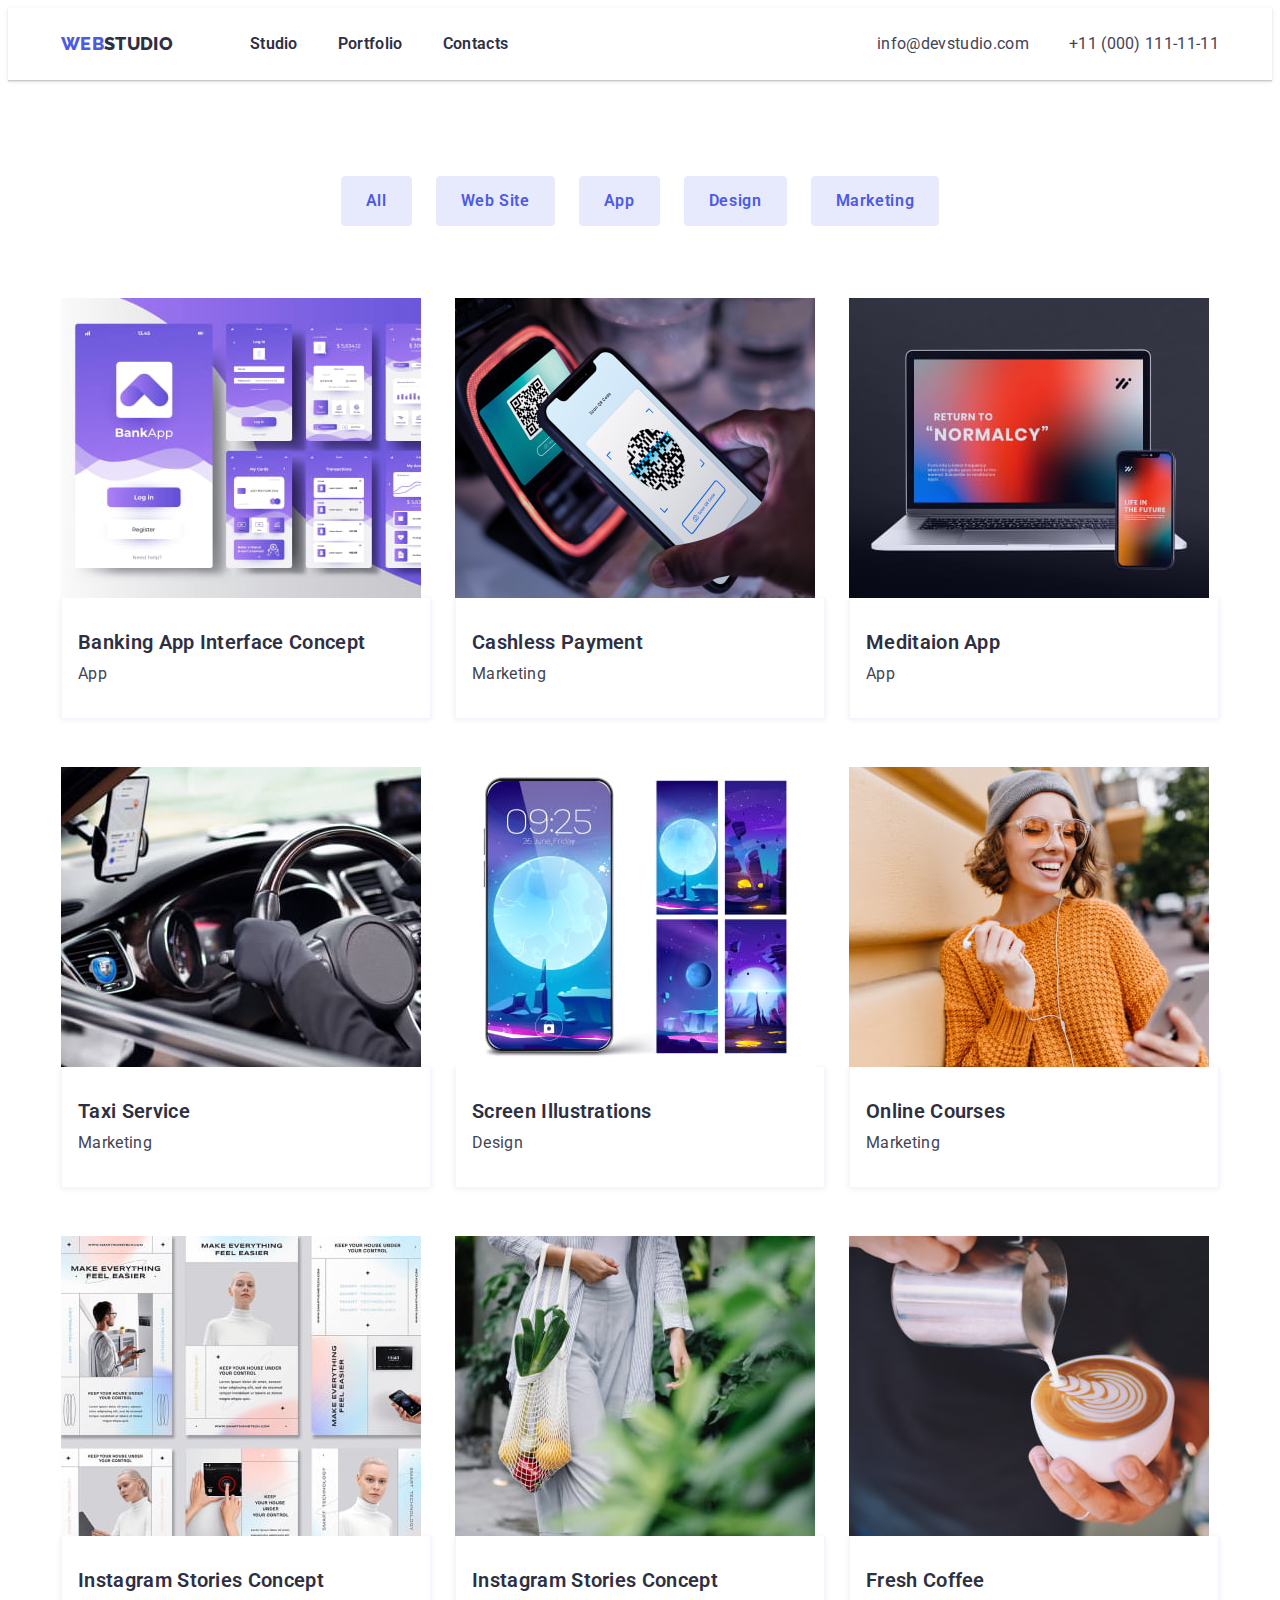
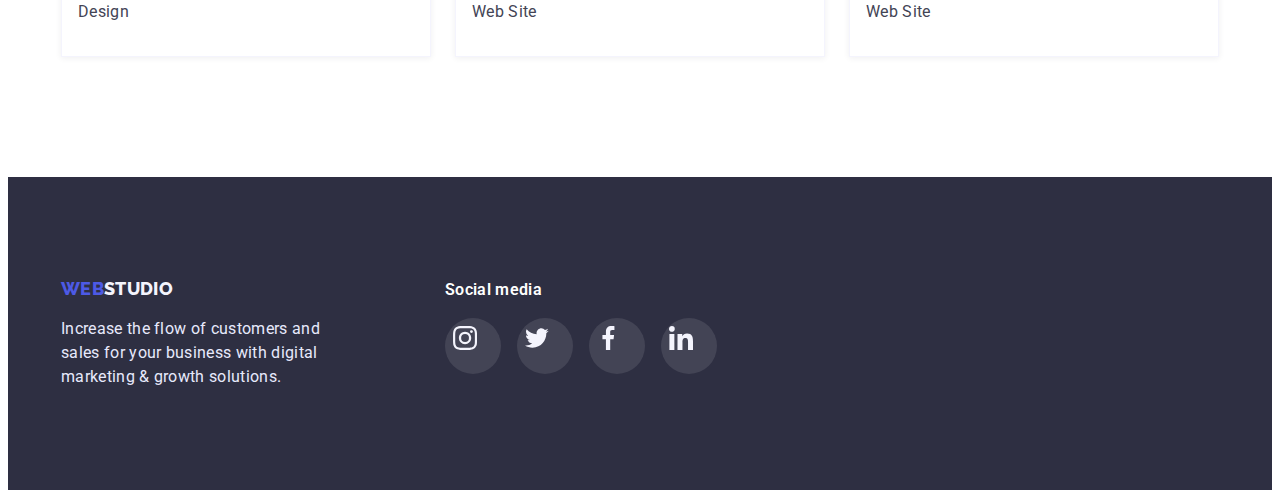
==== porfolio.html @ e70487bf "code for HW4" ====
<!DOCTYPE html>
<html lang="en">
  <head>
    <meta charset="UTF-8" />
    <meta http-equiv="X-UA-Compatible" content="IE=edge" />
    <meta name="viewport" content="width=device-width, initial-scale=1.0" />
    <title>Webstudio</title>
    <link rel="preconnect" href="https://fonts.googleapis.com">
<link rel="preconnect" href="https://fonts.gstatic.com" crossorigin>
<link href="https://fonts.googleapis.com/css2?family=Raleway:wght@700;800&family=Roboto:wght@400;500;700;900&display=swap" rel="stylesheet">
    <link
      rel="stylesheet"
      href="https://cdnjs.cloudflare.com/ajax/libs/modern-normalize/1.1.0/modern-normalize.min.css"
      integrity="sha512-wpPYUAdjBVSE4KJnH1VR1HeZfpl1ub8YT/NKx4PuQ5NmX2tKuGu6U/JRp5y+Y8XG2tV+wKQpNHVUX03MfMFn9Q=="
      crossorigin="anonymous"
      referrerpolicy="no-referrer"
    />
    <link rel="stylesheet" href="css/styles.css" />
  </head>
  <body>
    <div class="header-box">
      <header class="container">
        <div class="top-menu">
          <nav class="top-menu-nav">
            <a class="references" href="/">
              <span class="logo-part1"> Web</span
              ><span class="logo-part2">studio</span>
            </a>
            <ul class="list navigation-row">
              <li class="item">
                <a class="references menu" href="/"> Studio</a>
              </li>
              <li class="item">
                <a class="references menu" href="porfolio.html"> Portfolio</a>
              </li>
              <li class="item">
                <a class="references menu" href="/"> Contacts</a>
              </li>
            </ul>
          </nav>

          <ul class="list contacts-row">
            <li class="item">
              <a class="references contacts" href="mailto:info@devstudio.com"
                >info@devstudio.com</a
              >
            </li>
            <li class="item">
              <a class="references contacts" href="tel:+110001111111"
                >+11 (000) 111-11-11</a
              >
            </li>
          </ul>
        </div>
      </header>
    </div>
    <main>
        <section class="section-portfolio">
          <div class="container">
          <!-- delite h1 with css -->
          <h1 class="hide">Portfolio</h1>
          <ul class="list menu-position">
            <li class="item"><button class="button-menu" type="button">All</button></li>
            <li class="item"><button class="button-menu" type="button">Web Site</button></li>
            <li class="item"><button class="button-menu" type="button">App</button></li>
            <li class="item"><button class="button-menu" type="button">Design</button></li>
            <li class="item"><button class="button-menu" type="button">Marketing</button></li>
          </ul>
          <ul class="list portfolio-set">
            <li class="item">
                <article class="card-portfolio">
              <a class="references" href="">
                <img class="card-img"
                  src="./images/banking-app.jpg"
                  alt="banking-app"
                  width="360"
                />
                <div class="works-description">
                <h3 class="picture-title">Banking App Interface Concept</h3>
                <p class="picture-description">App</p></div>
              </a>
              </article>
            </li>
            <li class="item">
                <article class="card-portfolio">
              <a class="references" href="">
                <img
                  src="./images/cashless.jpg"
                  alt="cashless-payment"
                  width="360"
                />
                 <div class="works-description">
                <h3 class="picture-title">Cashless Payment</h3>
                <p class="picture-description">Marketing</p>
                </div>
              </a>
              </article>
            </li>
            <li class="item">
                <article class="card-portfolio">
              <a class="references" href="">
                <img
                  src="./images/meditaion-app.jpg"
                  alt="meditaion-app"
                  width="360"
                />
                 <div class="works-description">
                <h3 class="picture-title">Meditaion App</h3>
                <p class="picture-description">App</p>
                </div>
              </a>
              </article>
            </li>
            <li class="item">
                <article class="card-portfolio">
              <a class="references" href="">
                <img
                  src="./images/taxi-service.jpg"
                  alt="taxi-service"
                  width="360"
                />
                 <div class="works-description">
                <h3 class="picture-title">Taxi Service</h3>
                <p class="picture-description">Marketing</p>
                </div>
              </a>
              </article>
            </li>
            <li class="item">
                <article class="card-portfolio">
              <a class="references" href="">
                <img
                  src="./images/screen-ill.jpg"
                  alt="screen-illustrations"
                  width="360"
                />
                 <div class="works-description">
                <h3 class="picture-title">Screen Illustrations</h3>
                <p class="picture-description">Design</p>
                </div>
              </a>
              </article>
            </li>
            <li class="item">
                <article class="card-portfolio">
              <a class="references" href="">
                <img
                  src="./images/online-courses.jpg"
                  alt="online-courses"
                  width="360"
                />
                 <div class="works-description">
                <h3 class="picture-title">Online Courses</h3>
                <p class="picture-description">Marketing</p>
                </div>
              </a>
              </article>
            </li>
            <li class="item">
                <article class="card-portfolio">
              <a class="references" href="">
                <img
                  src="./images/instagram-stories.jpg"
                  alt="instagram-stories"
                  width="360"
                />
                 <div class="works-description">
                <h3 class="picture-title">Instagram Stories Concept</h3>
                <p class="picture-description">Design</p>
                </div>
              </a>
              </article>
            </li>
            <li class="item">
                <article class="card-portfolio">
              <a class="references" href="">
                <img
                  src="./images/organic-food.jpg"
                  alt="organic-food"
                  width="360"
                />
                 <div class="works-description">
                <h3 class="picture-title">Instagram Stories Concept</h3>
                <p class="picture-description">Web Site</p>
                </div>
              </a>
              </article>
            </li>
            <li class="item">
                <article class="card-portfolio">
              <a class="references" href="">
                <img
                  src="./images/fresh-coffee.jpg"
                  alt="fresh-coffee"
                  width="360"
                />
                 <div class="works-description">
                <h3 class="picture-title">Fresh Coffee</h3>
                <p class="picture-description">Web Site</p>
                </div>
              </a>
              </article>
            </li>
          </ul>
        </div>
        </section>
    </main>
    <footer class="footer">
      <div class="container footer-content">
        <div class="footer-description">
        <a class="references" href="/">
          <span class="logo-part1"> Web</span
          ><span class="logo-footer">studio</span>
        </a>
        <p class="footer-text">
          Increase the flow of customers and sales for your business with
          digital marketing & growth solutions.
        </p>
        </div>
        <div class="footer-sm">
          <p class="footer-sm-text">Social media</p>
          <ul class="sm-list">
                  <li class="sm-item"> <a href='/' class="footer-sm-button"> <svg class="footer-sm-icon">
                    <use href="./images/icons.svg#icon-instagram-2"></use>
                  </svg> </a></li>
                   <li class="sm-item"> <a href='/' class="footer-sm-button"> <svg class="footer-sm-icon">
                    <use href="./images/icons.svg#icon-twiter"></use>
                  </svg></a> </li>
                   <li class="sm-item"> <a href='/' class="footer-sm-button"> <svg class="footer-sm-icon">
                    <use href="./images/icons.svg#icon-facebook"></use>
                  </svg> </a></li>
                  <li class="sm-item"> <a href='/' class="footer-sm-button"> <svg class="footer-sm-icon"> 
                    <use href="./images/icons.svg#icon-linkedin-1"></use>
                  </svg> </a> </li>
                </ul>
        </div>
      </div>
    </footer>
  </body>
</html>
---- css/styles.css ----
:root {
    --primary-title-color: #2E2F42;
    --primary-text-color: #434455;
}

body {
    font-family: 'Roboto', sans-serif;
    background-color: #FFFFFF;
    letter-spacing: 0.02em;
}

h1, h2, h3, h4, h5, h6, p {
    margin-top:0;
    margin-bottom: 0;
}
img {
    display: block;
    max-width: 100%;
}

.list {
    list-style-type: none;
    padding: 0;
    margin: 0;
}

.references {
    display: block;
    text-decoration: none;
    color: inherit;
}
.container {
    width: 1158px;
    padding-right: 15px ;
    padding-left: 15px;
    margin-right: auto;
    margin-left: auto;
} 

.header-box {
    box-shadow: 0px 2px 1px rgba(46, 47, 66, 0.08), 0px 1px 1px rgba(46, 47, 66, 0.16), 0px 1px 6px rgba(46, 47, 66, 0.08);
}

.logo-part1 {
    font-family: 'Raleway', sans-serif;
    text-transform: uppercase;
    color:#4D5AE5;
    font-weight: 800;
    font-size: 18px;
    line-height: 1.33;
}

.logo-part2 {
    font-family: 'Raleway', sans-serif;
    text-transform: uppercase;
    color: var(--primary-title-color);
    font-weight: 800;
    font-size: 18px;
    line-height: 1.33;   
}

.menu {
    font-weight: 600;
    font-size: 16px;
    line-height: 1.5;
    color: var(--primary-title-color);
    padding-top: 24px;
    padding-bottom: 24px;

}
.menu:hover,
.menu:focus {
    color: #434455;
}
.menu:active {
    color: #4D5AE5;
}

.navigation-row {
    display: flex;
    margin-left: 77px;
    
}

.navigation-row .item + .item{
    margin-left: 40px;
}
.contacts {
    font-size: 16px;
    line-height: 1.5;
    color: var(--primary-text-color);
    padding-top: 24px;
    padding-bottom: 24px;
}

.contacts:hover,
.contacts:focus {
    color: #4D5AE5;
}
.contacts-row {
    display:flex;
    margin-left: auto;

}
.contacts-row .item +.item {
    margin-left: 40px;
}
.top-menu {
    display: flex;
    align-items: center;
    justify-content: flex-start;

}
.top-menu-nav {
    display: flex;
    align-items: center;
    justify-content: flex-start;
}

.hero{
    background-color: #2E2F42;
    text-align: center;
    align-items: center;
    justify-content: center;
    padding-top: 192px;
    padding-bottom: 192px;
    display: flex;
    flex-direction: column;
    max-width: 1440px;
    min-height: 603px;
    background-image: linear-gradient(to right, rgba(46, 47, 66, 0.7), rgba(46, 47, 66, 0.7)), url(../images/people-office.png);
    background-repeat: no-repeat;
    background-size: cover;
    background-position: center;
    margin-left: auto;
    margin-right: auto;
}

.hero-title {
    font-weight: 600;
    font-size: 56px;
    line-height: 1.07;
    text-align: center;
    color: #FFFFFF;
    margin-bottom: 48px;
    max-width: 492px;
    display: inline-block;
}
    
.button {
    min-width: 170px;
    height: 51px;
    background: #4D5AE5;
    font-family: inherit;
    cursor: pointer;
    box-shadow: 0px 4px 4px rgba(0, 0, 0, 0.15);
    border-radius: 4px;
    padding: 16px 32px;
    border: none ;
}
.button:hover, 
.button:focus {
    background-color: #4D5AE5;
    box-shadow: 0px 4px 4px rgba(0, 0, 0, 0.15);
    color: #FFFFFF;
}

.button:active {
    background-color: #404BBF;
    color: #FFFFFF;
}

.button-text {
    font-weight: 600;
    font-size: 16px;
    line-height: 1.19;
    color: #FFFFFF;
}
.section {
    padding-top: 120px;
    padding-bottom: 120px;    
}

.section-no-padding {
    padding-top: 0;
    padding-bottom: 0;
}

.hide {
    display: none;
}

.about-description {
    display:flex;
    padding: 0;
    margin: 0;
}
.about-description .item {
    display: block;
    margin-bottom: 8px;
    margin-left: 24px;
    background-position: center;
    border-radius: 4px;
}

.item-icon {
    display: flex;
    justify-content: center;
    align-items: center;
    height: 112px;
    width: 264px;
    border-radius: 4px;
    background-position: center;
    background-color: #F4F4FD;
    margin-bottom: 8px;
 }

.icon-description {
    display: block;
    width: 60px;
    height: 64px;   
}

.icon-description:::before {
    background-color: #F4F4FD;
    height: 112px;
    width: 264px;
}
.about-titles {
    font-weight: 600;
    font-size: 20px;
    line-height: 1.2;
    color: var(--primary-title-color);
    margin-bottom: 8px;
    
}

.about-text {
    font-size: 16px;
    line-height: 1.5;
    color: var(--primary-text-color);
}

.product-title, .team-title {
    font-weight: 600;
    font-size: 36px;
    line-height: 1.11;
    text-align: center;
    text-transform: capitalize;  
    color: var(--primary-title-color);
    margin-bottom: 72px;
}

.product-list {
    display: flex;
    flex-wrap: wrap;
    margin-left: -24px;
    margin-bottom: 120px;
}

.product-list .item {
    max-width: calc(100% /3 - 24px);
    margin-left: 24px;
}

.team {
    background-color: #F4F4FD;
}

.team-list {
    display: flex;
    flex-wrap: wrap;
}

.team-list .item{
    background-color: #FFFFFF;
}

.team-list .item + .item {
    margin-left: 24px;
}

.card {
    box-shadow: 0px 1px 6px rgba(46, 47, 66, 0.08), 0px 1px 1px rgba(46, 47, 66, 0.16), 0px 2px 1px rgba(46, 47, 66, 0.08);
    border-radius: 0px 0px 4px 4px;
}

/* .card:hover > .references > img {
    visibility: hidden;
}

 .card:hover{
    width: 360px;
    height: 300px;
    background-color: #4D5AE5;
    padding: 40px 32px;
 } 

.card-img:hover {
    display:none
} */


.card-description {
    padding: 32px 16px 36px 16px;
    text-align: center;
}

.sm-list {
    display: flex;
    list-style-type: none;
    margin-top: 12px;
    padding: 0;
  
}

 .sm-button {
    display: block;
    width: 40px;
    height: 40px;
    margin: 0;
    background-color: #4D5AE5;
    border-radius: 50%;
    padding: 12px;
}

.sm-button .item + .item {
    margin-left:24px;
}
            
.sm-icon {
    display: block;
    width: 16px;
    height: 16px;
    background-position: center;
}

.picture-title {
    font-weight: 600;
    font-size: 20px;
    line-height: 1.2;
    color: var(--primary-title-color);
    margin-bottom: 8px;
}

.picture-description {
    font-size: 16px;
    line-height: 1.5;
    color: var(--primary-text-color);
}
.customers-title {
    font-family: 'Roboto';
    font-style: normal;
    font-weight: 700;
    font-size: 36px;
    line-height: 1.17;
    text-align: center;
    letter-spacing: 0.03em;    
     color: #2E2F42;
    margin-bottom: 72px;
}
.customers-list {
    display: flex;
    list-style-type: none;
    padding: 0;
}
.customers-list .item + .item {
    margin-left: 24px;
}

.customers-logo {
    display: block;
    width: 168px;
    height: 88px;
    fill: #4D5AE5;
    border: 1px solid #8E8F99;
    border-radius: 4px;
    padding: 16px 32px;
    margin: 0;
}


.customers-logo {
    display: block;
    width: 168px;
    height: 88px;
    color: #8E8F99;;
    fill: #8E8F99;
    border: 1px solid #8E8F99;
    border-radius: 4px;
    padding: 16px 32px;
    margin: 0;
}
.customers-icon {
    display: block;
    width: 104px;
    height: 56px;
    
}
.customers-logo:hover,
.customers-logo:focus {
    border: 1px solid #4D5AE5;
    fill: #4D5AE5;
}
    
.footer {
    background-color: #2E2F42;
    padding-top: 100px;
    padding-bottom: 100px;
}
.footer-content {
    display: flex;
    align-items: baseline;
}

.logo-footer {
    font-family: 'Raleway', sans-serif;
    text-transform: uppercase;
    color: #F4F4FD;
    font-weight: 800;
    font-size: 18px;
    line-height: 1.33;
}

.footer-text {
    font-size: 16px;
    line-height: 1.5;
    color: #E7E9FC;
    margin-top: 16px;
    
}
.footer-description {
width: 264px;
margin-right: 120px;
}

.footer-sm {
    width: 208px;
}
.footer-sm-text {
    font-style: normal;
    font-weight: 600;
    font-size: 16px;
    line-height: 1.5;  
    color: #FFFFFF;
    margin-bottom: 16px  ;

}

.footer-sm-button {
    display: block;
    width: 40px;
    height: 40px;
    background: rgba(255, 255, 255, 0.1);
    border-radius: 50%;
    padding: 8px;
}   
.footer-sm-button:hover,
.footer-sm-button:focus {
    background:#31D0AA;
}
.footer-sm-button:focus {
    background: #31D0AA;
}

.sm-list .sm-item + .sm-item {
    margin-left: 16px;
}
.footer-sm-icon {
    display: block;
    width: 24px;
    height: 24px;
    background-position: center;
}

.section-portfolio {
    padding-top: 96px;
    padding-bottom: 120px;
}

.button-menu {
    box-sizing: border-box;
    background-color:#E7E9FC;
    border: 1px solid #E7E9FC;
    border-radius: 4px;
    font-family: inherit;
    cursor: pointer;
    color: #4D5AE5;
    font-weight: 600;
    font-size: 16px;
    line-height: 1.5;
    letter-spacing: 0.04em;
    padding: 12px 24px;   
}

.button-menu:hover, 
.button-menu:focus {
    background-color: #4D5AE5;
    color: #FFFFFF;
    box-shadow: 0px 3px 1px rgba(0, 0, 0, 0.1), 0px 2px 1px rgba(0, 0, 0, 0.08), 0px 2px 2px rgba(0, 0, 0, 0.12);
    cursor: pointer;
}

.menu-position {
    display: flex;
    flex-wrap: wrap;
    justify-content: center;
    margin-bottom: 72px;
}

.menu-position .item + .item {
    margin-left: 24px;
}
.card-portfolio {
    border-radius: 0px 0px 4px 4px;
}
.card-portfolio:hover,
.card-portfolio:focus {
    box-shadow: 0px 1px 6px rgba(46, 47, 66, 0.08), 0px 1px 1px rgba(46, 47, 66, 0.16), 0px 2px 1px rgba(46, 47, 66, 0.08);
    
}
.portfolio-set {
    display: flex;
    flex-wrap: wrap; 
    margin-left:-24px;
    margin-top: -48px;
}

.portfolio-set .item {
    flex-basis: calc(100% / 3 - 24px);
    margin-left: 24px;
    margin-top: 48px;
}

.works-description {
    padding: 32px 16px;
    border-left: 0.5px solid #F4F4FD;
    border-right: 0.5px solid #F4F4FD;
    border-bottom: 0.5px solid #F4F4FD;
    box-shadow: 0px 1px 6px rgba(46, 47, 66, 0.08);
}

/* .hover-img:hover{
    width: 360px;
    height: 300px;
    background-color: #4D5AE5;
    padding: 40px 32px;

}
.hover-text {
    position: absolute;
    width: 1px;
    height: 1px;
    margin: -1px;
    border: 0;
    padding: 0;
    white-space: nowrap;
    clip-path: inset(100%);
    clip: rect(0 0 0 0);
     overflow: hidden;
    
}

.hover-text:hover {
font-family: 'Roboto';
    font-style: normal;
    font-weight: 400;
    font-size: 16px;
    line-height: 1.5;
    color: #F4F4FD;
} */
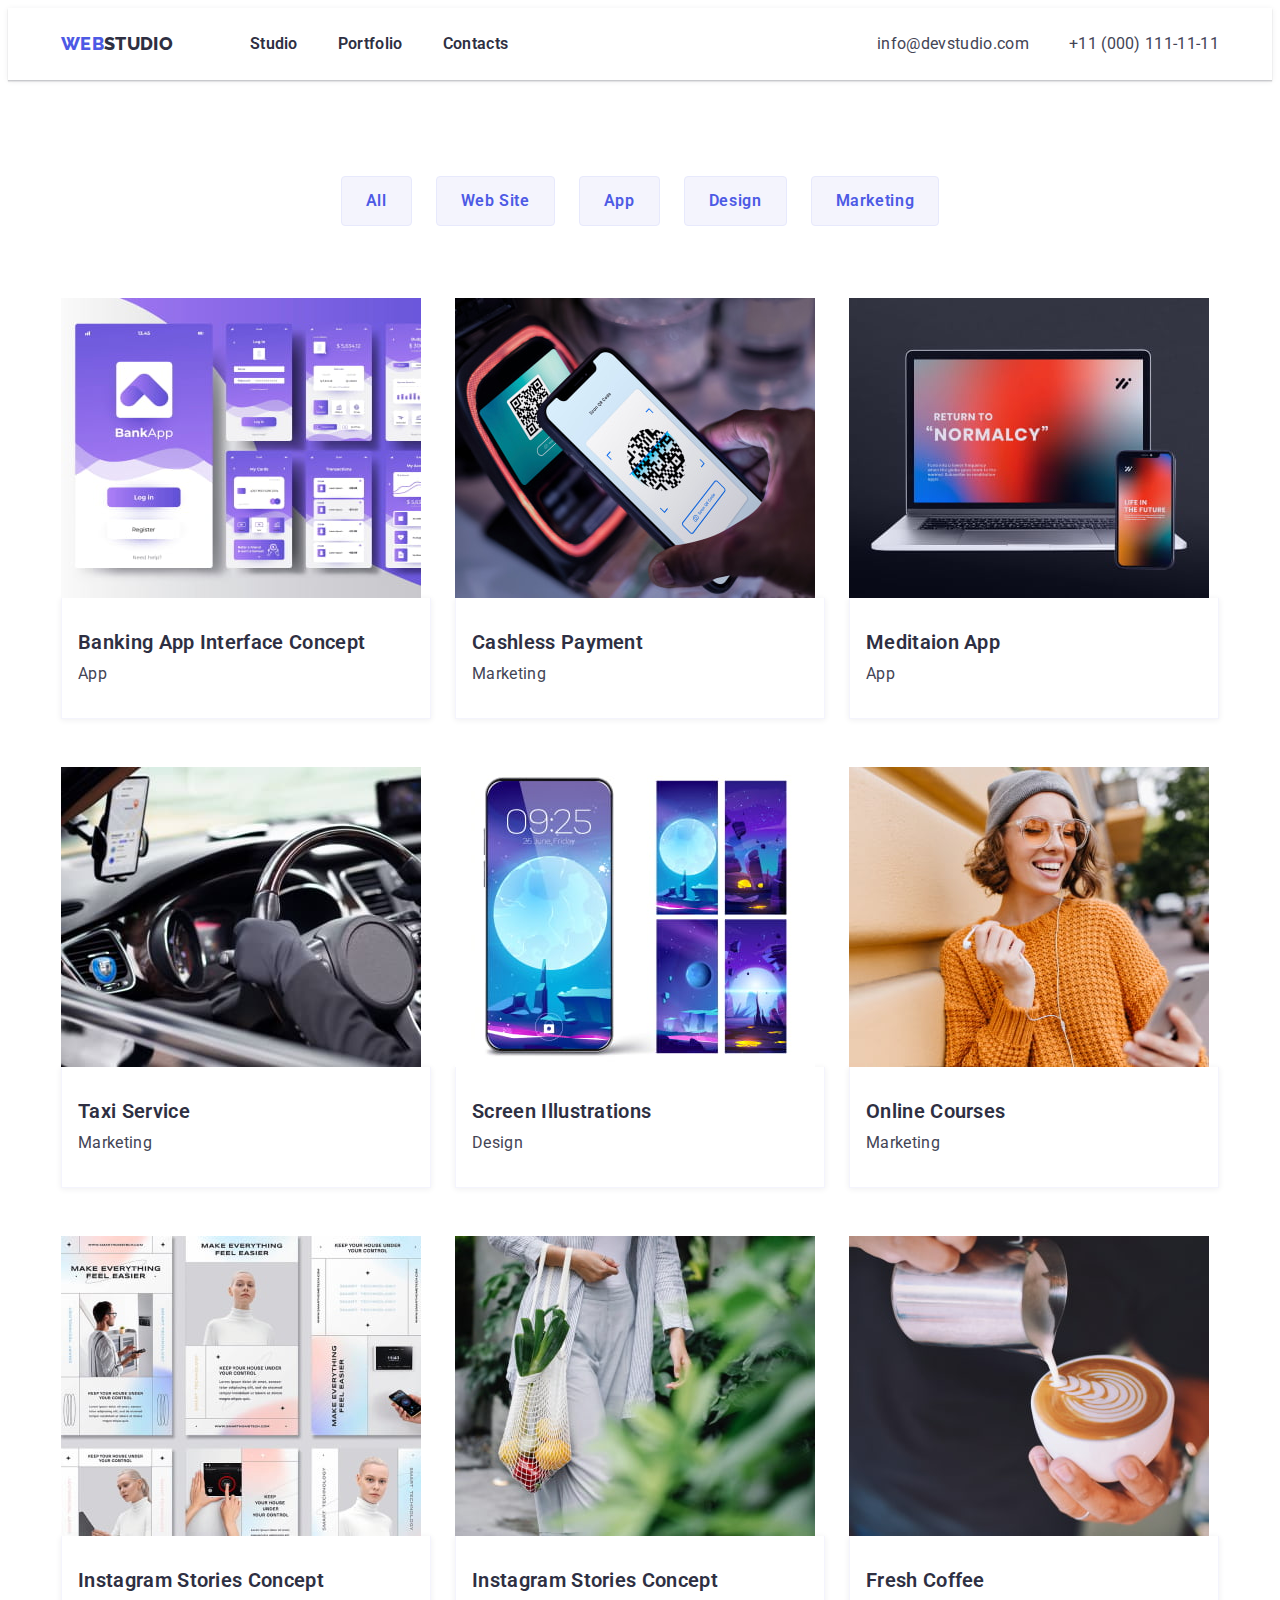
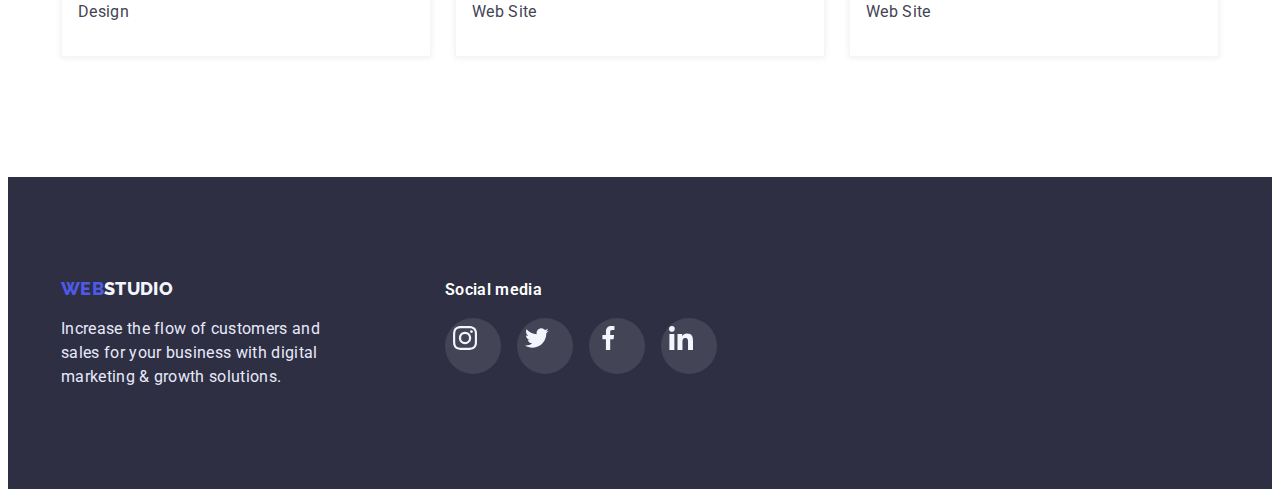
==== commit 2a57f05f: "Corrections after checking" ====
--- a/porfolio.html
+++ b/porfolio.html
@@ -69,7 +69,7 @@
           <ul class="list portfolio-set">
             <li class="item">
                 <article class="card-portfolio">
-              <a class="references" href="">
+              <a class="card-reference" href="">
                 <img class="card-img"
                   src="./images/banking-app.jpg"
                   alt="banking-app"
@@ -83,7 +83,7 @@
             </li>
             <li class="item">
                 <article class="card-portfolio">
-              <a class="references" href="">
+              <a class="card-reference" href="">
                 <img
                   src="./images/cashless.jpg"
                   alt="cashless-payment"
@@ -98,7 +98,7 @@
             </li>
             <li class="item">
                 <article class="card-portfolio">
-              <a class="references" href="">
+              <a class="card-reference" href="">
                 <img
                   src="./images/meditaion-app.jpg"
                   alt="meditaion-app"
@@ -113,7 +113,7 @@
             </li>
             <li class="item">
                 <article class="card-portfolio">
-              <a class="references" href="">
+              <a class="card-reference" href="">
                 <img
                   src="./images/taxi-service.jpg"
                   alt="taxi-service"
@@ -128,7 +128,7 @@
             </li>
             <li class="item">
                 <article class="card-portfolio">
-              <a class="references" href="">
+              <a class="card-reference" href="">
                 <img
                   src="./images/screen-ill.jpg"
                   alt="screen-illustrations"
@@ -143,7 +143,7 @@
             </li>
             <li class="item">
                 <article class="card-portfolio">
-              <a class="references" href="">
+              <a class="card-reference" href="">
                 <img
                   src="./images/online-courses.jpg"
                   alt="online-courses"
@@ -158,7 +158,7 @@
             </li>
             <li class="item">
                 <article class="card-portfolio">
-              <a class="references" href="">
+              <a class="card-reference" href="/">
                 <img
                   src="./images/instagram-stories.jpg"
                   alt="instagram-stories"
@@ -173,7 +173,7 @@
             </li>
             <li class="item">
                 <article class="card-portfolio">
-              <a class="references" href="">
+              <a class="card-reference" href="">
                 <img
                   src="./images/organic-food.jpg"
                   alt="organic-food"
@@ -188,7 +188,7 @@
             </li>
             <li class="item">
                 <article class="card-portfolio">
-              <a class="references" href="">
+              <a class="card-reference" href="">
                 <img
                   src="./images/fresh-coffee.jpg"
                   alt="fresh-coffee"
@@ -219,7 +219,7 @@
         </div>
         <div class="footer-sm">
           <p class="footer-sm-text">Social media</p>
-          <ul class="sm-list">
+          <ul class="footer-sm-list">
                   <li class="sm-item"> <a href='/' class="footer-sm-button"> <svg class="footer-sm-icon">
                     <use href="./images/icons.svg#icon-instagram-2"></use>
                   </svg> </a></li>
@@ -238,4 +238,3 @@
     </footer>
   </body>
 </html>
-
--- a/css/styles.css
+++ b/css/styles.css
@@ -118,7 +118,6 @@
 }
 
 .hero{
-    background-color: #2E2F42;
     text-align: center;
     align-items: center;
     justify-content: center;
@@ -198,9 +197,12 @@
 .about-description .item {
     display: block;
     margin-bottom: 8px;
-    margin-left: 24px;
     background-position: center;
     border-radius: 4px;
+}
+
+.about-description .item + .item{
+    margin-left: 24px;
 }
 
 .item-icon {
@@ -311,6 +313,7 @@
     list-style-type: none;
     margin-top: 12px;
     padding: 0;
+    
   
 }
 
@@ -363,6 +366,7 @@
     display: flex;
     list-style-type: none;
     padding: 0;
+    margin: 0;
 }
 .customers-list .item + .item {
     margin-left: 24px;
@@ -434,6 +438,7 @@
 margin-right: 120px;
 }
 
+
 .footer-sm {
     width: 208px;
 }
@@ -445,6 +450,12 @@
     color: #FFFFFF;
     margin-bottom: 16px  ;
 
+}
+.footer-sm-list {
+    display: flex;
+    list-style-type: none;
+    padding: 0;
+    margin: 0;
 }
 
 .footer-sm-button {
@@ -463,7 +474,8 @@
     background: #31D0AA;
 }
 
-.sm-list .sm-item + .sm-item {
+
+.footer-sm-list .sm-item + .sm-item {
     margin-left: 16px;
 }
 .footer-sm-icon {
@@ -480,7 +492,7 @@
 
 .button-menu {
     box-sizing: border-box;
-    background-color:#E7E9FC;
+    background-color:#F4F4FD;
     border: 1px solid #E7E9FC;
     border-radius: 4px;
     font-family: inherit;
@@ -496,6 +508,7 @@
 .button-menu:hover, 
 .button-menu:focus {
     background-color: #4D5AE5;
+    border: 1px solid transparent;
     color: #FFFFFF;
     box-shadow: 0px 3px 1px rgba(0, 0, 0, 0.1), 0px 2px 1px rgba(0, 0, 0, 0.08), 0px 2px 2px rgba(0, 0, 0, 0.12);
     cursor: pointer;
@@ -514,10 +527,16 @@
 .card-portfolio {
     border-radius: 0px 0px 4px 4px;
 }
-.card-portfolio:hover,
-.card-portfolio:focus {
+
+.card-reference {
+    display: block;
+    text-decoration: none;
+    color: inherit;
+}
+
+.card-reference:hover,
+.card-reference:focus {
     box-shadow: 0px 1px 6px rgba(46, 47, 66, 0.08), 0px 1px 1px rgba(46, 47, 66, 0.16), 0px 2px 1px rgba(46, 47, 66, 0.08);
-    
 }
 .portfolio-set {
     display: flex;
